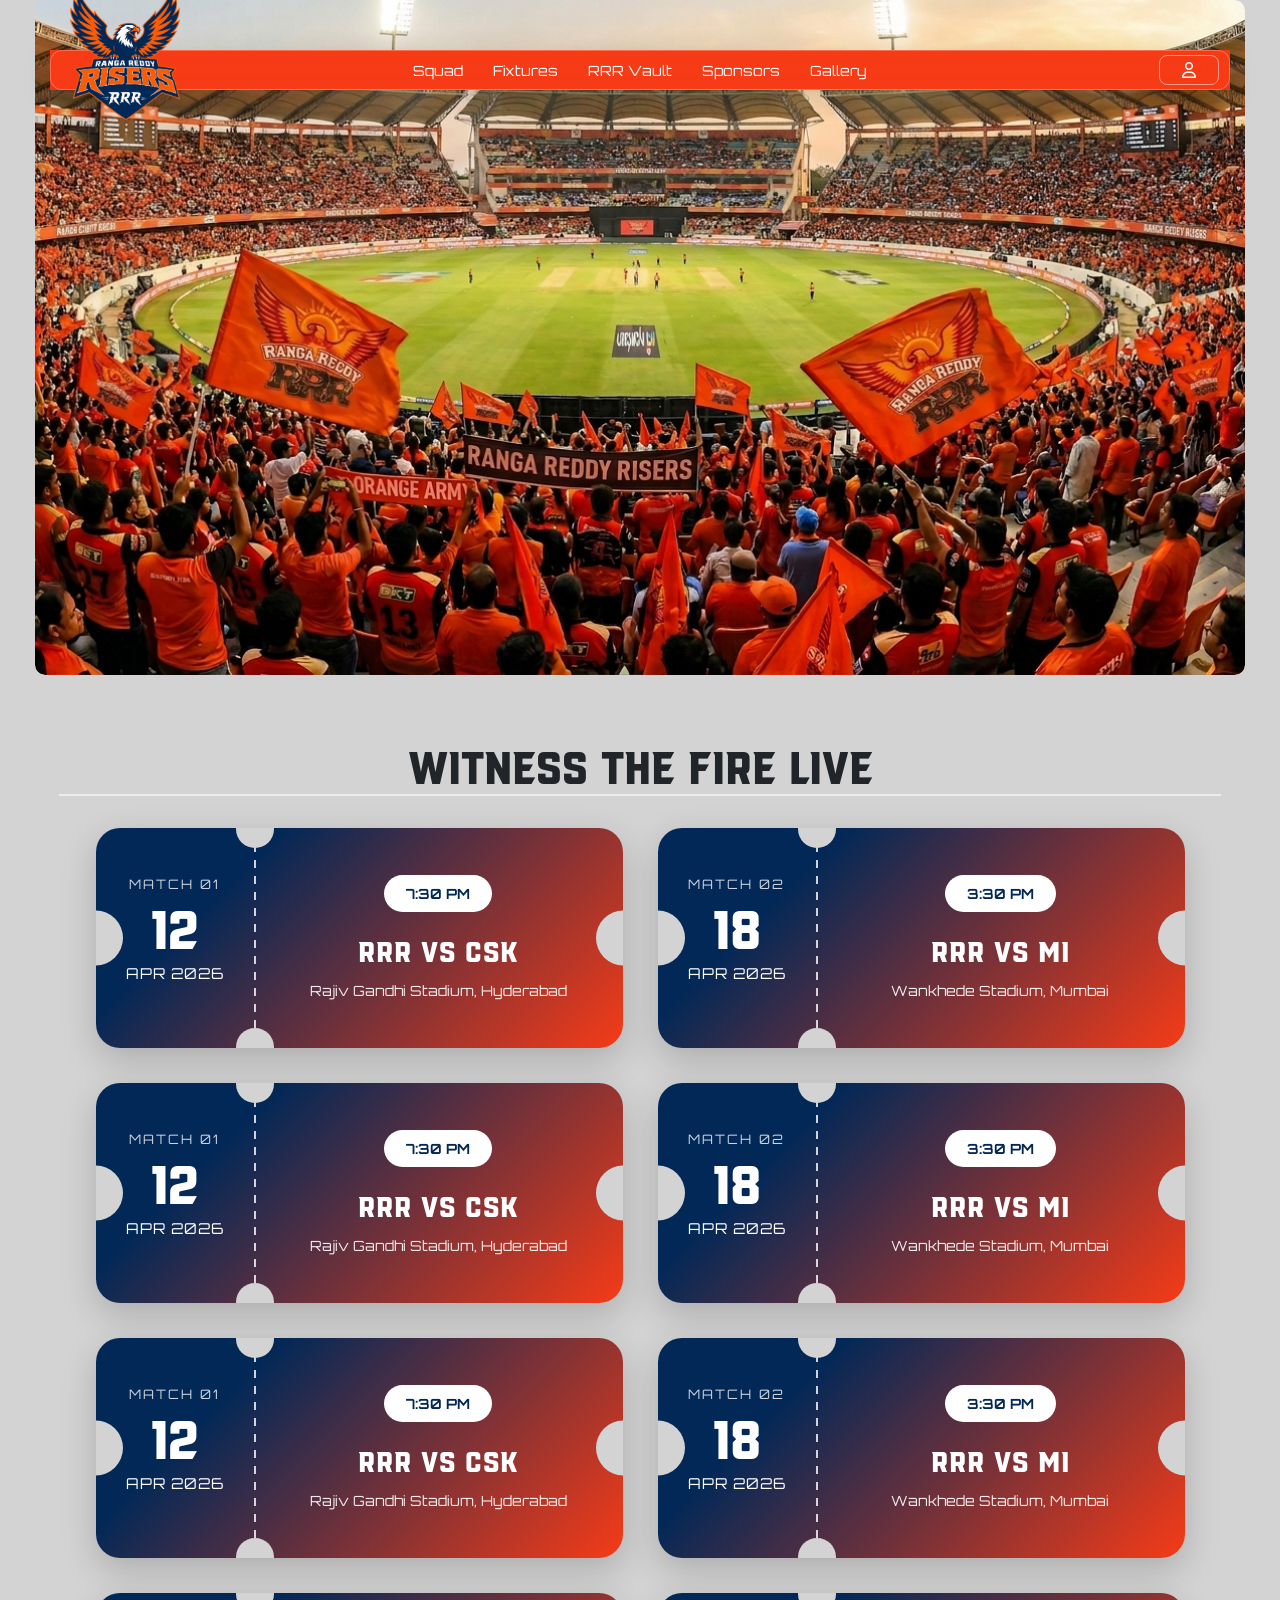
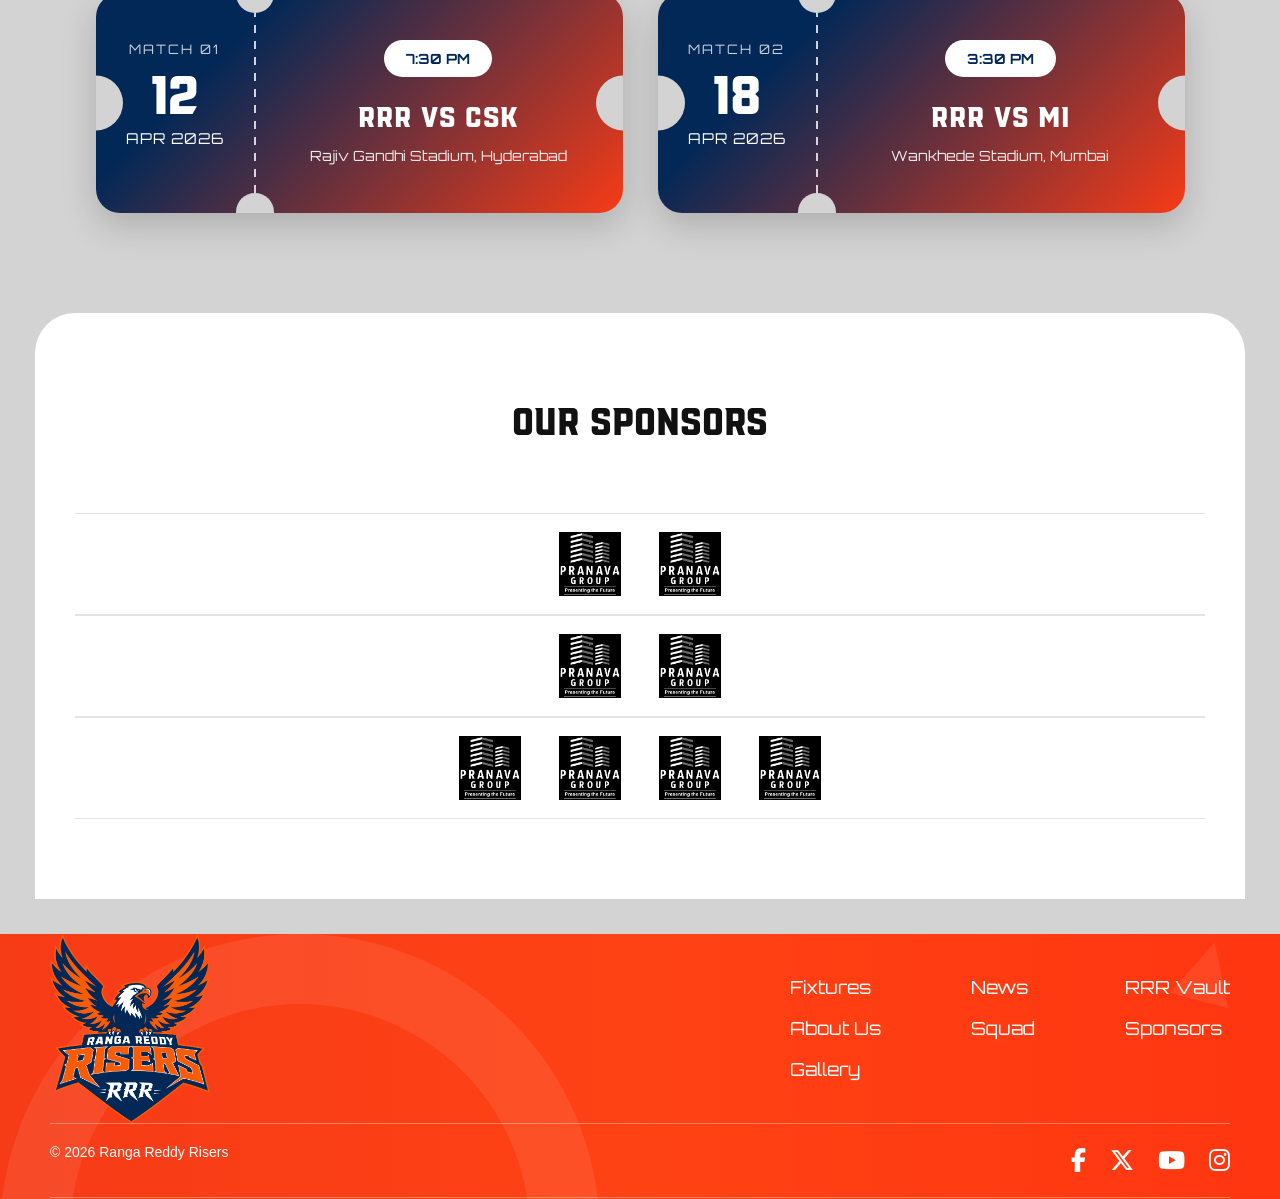
==== fixtures.html @ 0199140a "screens" ====
<!DOCTYPE html>
<html lang="en">

<head>
    <meta charset="UTF-8">
    <meta name="viewport" content="width=device-width,initial-scale=1.0">

    <title>RRR</title>

    <link rel="preconnect" href="https://fonts.googleapis.com">
    <link href="https://fonts.googleapis.com/css2?family=Orbitron:wght@400;600;800&display=swap" rel="stylesheet">
    <link href="https://cdn.jsdelivr.net/npm/bootstrap@5.3.8/dist/css/bootstrap.min.css" rel="stylesheet"
        crossorigin="anonymous">
    <script src="https://cdn.jsdelivr.net/npm/bootstrap@5.3.8/dist/js/bootstrap.bundle.min.js"
        crossorigin="anonymous"></script>

    <link rel="stylesheet" href="https://cdnjs.cloudflare.com/ajax/libs/font-awesome/6.5.2/css/all.min.css">
    <link rel="stylesheet" href="/styles.css">
    <link rel="shortcut icon" href="/assets/RRR_Color.png" type="image/x-icon">
    <style>
        body {
            background-color: #d3d3d3;
        }

        .header-wrap {
            background-color: #f63b17;
        }

    </style>
</head>

<body>
    <div class="header-wrap">

        <div class="logo">
            <img src="/assets/RRR_Color.png">
        </div>

        <header class="header">

            <nav class="menu">
                <a href="/index.html">Squad</a>
                <a href="/fixtures.html">Fixtures</a>
                <a href="/vault.html">RRR Vault</a>
                <a href="/sponsers.html">Sponsors</a>
                <a href="/gallery.html">Gallery</a>
            </nav>

            <div class="profile-box">
                <i class="fa-regular fa-user"></i>
            </div>

        </header>

    </div>

    <div class="fixtures">

        <!-- Banner Section -->
        <section class="banner">
            <img src="/assets/rrrbanner.png" alt="Banner">
        </section>

        <!-- Ticket Cards Section -->
        <section>
            <div class=" headings p-4">
                <h1 class="headings-01">WITNESS THE FIRE LIVE</h1>
            </div>
            <div class="tickets-section">

                <div class="ticket-card">

                    <div class="ticket-left">
                        <span class="match-no">MATCH 01</span>
                        <h2>12</h2>
                        <p>APR 2026</p>
                    </div>

                    <div class="divider-cut"></div>

                    <div class="ticket-right">

                        <div class="time-badge">
                            7:30 PM
                        </div>

                        <h3>RRR VS CSK</h3>

                        <span class="venue">
                            Rajiv Gandhi Stadium, Hyderabad
                        </span>

                    </div>

                </div>

                <div class="ticket-card">

                    <div class="ticket-left">
                        <span class="match-no">MATCH 02</span>
                        <h2>18</h2>
                        <p>APR 2026</p>
                    </div>

                    <div class="divider-cut"></div>

                    <div class="ticket-right">

                        <div class="time-badge">
                            3:30 PM
                        </div>

                        <h3>RRR VS MI</h3>

                        <span class="venue">
                            Wankhede Stadium, Mumbai
                        </span>

                    </div>

                </div>


                <div class="ticket-card">

                    <div class="ticket-left">
                        <span class="match-no">MATCH 01</span>
                        <h2>12</h2>
                        <p>APR 2026</p>
                    </div>

                    <div class="divider-cut"></div>

                    <div class="ticket-right">

                        <div class="time-badge">
                            7:30 PM
                        </div>

                        <h3>RRR VS CSK</h3>

                        <span class="venue">
                            Rajiv Gandhi Stadium, Hyderabad
                        </span>

                    </div>

                </div>

                <div class="ticket-card">

                    <div class="ticket-left">
                        <span class="match-no">MATCH 02</span>
                        <h2>18</h2>
                        <p>APR 2026</p>
                    </div>

                    <div class="divider-cut"></div>

                    <div class="ticket-right">

                        <div class="time-badge">
                            3:30 PM
                        </div>

                        <h3>RRR VS MI</h3>

                        <span class="venue">
                            Wankhede Stadium, Mumbai
                        </span>

                    </div>

                </div>


                <div class="ticket-card">

                    <div class="ticket-left">
                        <span class="match-no">MATCH 01</span>
                        <h2>12</h2>
                        <p>APR 2026</p>
                    </div>

                    <div class="divider-cut"></div>

                    <div class="ticket-right">

                        <div class="time-badge">
                            7:30 PM
                        </div>

                        <h3>RRR VS CSK</h3>

                        <span class="venue">
                            Rajiv Gandhi Stadium, Hyderabad
                        </span>

                    </div>

                </div>

                <div class="ticket-card">

                    <div class="ticket-left">
                        <span class="match-no">MATCH 02</span>
                        <h2>18</h2>
                        <p>APR 2026</p>
                    </div>

                    <div class="divider-cut"></div>

                    <div class="ticket-right">

                        <div class="time-badge">
                            3:30 PM
                        </div>

                        <h3>RRR VS MI</h3>

                        <span class="venue">
                            Wankhede Stadium, Mumbai
                        </span>

                    </div>

                </div>


                <div class="ticket-card">

                    <div class="ticket-left">
                        <span class="match-no">MATCH 01</span>
                        <h2>12</h2>
                        <p>APR 2026</p>
                    </div>

                    <div class="divider-cut"></div>

                    <div class="ticket-right">

                        <div class="time-badge">
                            7:30 PM
                        </div>

                        <h3>RRR VS CSK</h3>

                        <span class="venue">
                            Rajiv Gandhi Stadium, Hyderabad
                        </span>

                    </div>

                </div>

                <div class="ticket-card">

                    <div class="ticket-left">
                        <span class="match-no">MATCH 02</span>
                        <h2>18</h2>
                        <p>APR 2026</p>
                    </div>

                    <div class="divider-cut"></div>

                    <div class="ticket-right">

                        <div class="time-badge">
                            3:30 PM
                        </div>

                        <h3>RRR VS MI</h3>

                        <span class="venue">
                            Wankhede Stadium, Mumbai
                        </span>

                    </div>

                </div>

            </div>
        </section>
        <section class="sponsors-section">

            <h2 class="sponsor-title">OUR SPONSORS</h2>

            <!-- Row 1 (2 images) -->
            <div class="sponsor-row row-2">
                <img src="/assets/logo-pranava.png">
                <img src="/assets/logo-pranava.png">
            </div>

            <!-- Row 2 (2 images) -->
            <div class="sponsor-row row-2">
                <img src="/assets/logo-pranava.png">
                <img src="/assets/logo-pranava.png">
            </div>

            <!-- Row 3 (4 images) -->
            <div class="sponsor-row row-4">
                <img src="/assets/logo-pranava.png">
                <img src="/assets/logo-pranava.png">
                <img src="/assets/logo-pranava.png">
                <img src="/assets/logo-pranava.png">
            </div>
        </section>

    </div>
    <footer class="srh-footer">

        <!-- Background Shapes -->
        <div class="footer-shape left"></div>
        <div class="footer-shape right"></div>

        <div class="footer-top">

            <div class="footer-logo">
                <img src="/assets/RRR_Color.png" alt="">
            </div>

            <div class="footer-links">

                <div class="footer-col">
                    <a href="#">Fixtures</a>
                    <a href="#">About Us</a>
                    <a href="#">Gallery</a>
                </div>

                <div class="footer-col">
                    <a href="#">News</a>
                    <a href="#">Squad</a>
                    
                </div>

                <div class="footer-col">
                    <a href="#">RRR Vault</a>
                    <a href="#">Sponsors</a>
                </div>

            </div>

        </div>

        <div class="footer-bottom">

            <p>© 2026 Ranga Reddy Risers</p>

            <div class="socials">

                <a href="#"><i class="fa-brands fa-facebook-f"></i></a>

                <a href="#"><i class="fa-brands fa-x-twitter"></i></a>

                <a href="#"><i class="fa-brands fa-youtube"></i></a>

                <a href="#"><i class="fa-brands fa-instagram"></i></a>

            </div>

        </div>

    </footer>

</body>

</html>
---- styles.css ----
* {
  margin: 0;
  padding: 0;
  box-sizing: border-box;
}

body {
  font-family: "Orbitron", sans-serif;
  background: #f63b17;
  overflow-x: hidden;
}

/* CUSTOM FONTS */

@font-face {
  font-family: "Bronco";
  src: url("./fonts/BroncoPersonalUse.ttf");
}

@font-face {
  font-family: "Redzone";
  src: url("./fonts/VTFRedzone-Classic.ttf");
}

/* MAIN */

.main {
  min-height: 100vh;
  padding: 25px 40px 80px;
  position: relative;
  overflow: hidden;
  isolation: isolate;
}

/* LIGHT IMAGES */

.bg-light {
  position: absolute;
  width: 420px;
  pointer-events: none;
  z-index: 0;
  opacity: 0.2;
}

/* TOP LEFT */

.left-light {
  top: 2%;
  left: -5%;
  transform: rotate(320deg);
  /* animation: floatLeft 6s ease-in-out infinite; */
}

/* TOP RIGHT */

.right-light {
  top: 2%;
  right: -5%;
  transform: rotate(42deg);
  /* animation: floatRight 6s ease-in-out infinite; */
}

/* keep content above lights */

.heading,
.players {
  position: relative;
  z-index: 2;
}

@keyframes floatLeft {
  0%,
  100% {
    transform: rotate(-15deg) translateY(0);
  }

  50% {
    transform: rotate(-15deg) translateY(20px);
  }
}

@keyframes floatRight {
  0%,
  100% {
    transform: rotate(15deg) translateY(0);
  }

  50% {
    transform: rotate(15deg) translateY(20px);
  }
}

/* responsive */

@media (max-width: 768px) {
  .bg-light {
    width: 220px;
    opacity: 0.7;
  }

  .left-light {
    left: -80px;
    top: -50px;
  }

  .right-light {
    right: -80px;
    top: -50px;
  }
}

.header-wrap {
  margin: 25px 50px;
  position: sticky;
  top: 50px;
  z-index: 9999;
}

.header {
  height: 40px;
  border: 1px solid rgba(255, 255, 255, 0.25);
  border-radius: 12px;
  position: relative;

  /* sticky glass effect */
  background: rgba(246, 59, 23, 0.78);
  backdrop-filter: blur(14px);
  -webkit-backdrop-filter: blur(14px);

  box-shadow: 0 8px 30px rgba(0, 0, 0, 0.15);

  transition: 0.3s ease;
}

.logo {
  position: absolute;
  left: 20px;
  top: -60px;
  z-index: 50;
}

.logo img {
  width: 110px;
}

.menu {
  position: absolute;
  left: 50%;
  top: 50%;
  transform: translate(-50%, -50%);
  display: flex;
  gap: 30px;
}

.menu a {
  color: white;
  text-decoration: none;
  font-size: 14px;
}

.profile-box {
  position: absolute;
  right: 10px;
  top: 50%;
  transform: translateY(-50%);
  width: 60px;
  height: 30px;
  border: 1px solid rgba(255, 255, 255, 0.5);
  border-radius: 8px;
  display: flex;
  align-items: center;
  justify-content: center;
  color: white;
}

/* TITLE */

.heading {
  margin-top: 20px;
  text-align: center;
  color: white;
}

.heading h1 {
  font-family: "Redzone";
  font-size: 34px;
  margin-bottom: 20px;
}

.line {
  height: 1px;
  width: 60%;
  background: rgba(255, 255, 255, 0.4);
  margin: auto;
}

.heading h2 {
  margin: 12px 0;
}

/* PLAYERS */

.players {
  margin-top: 15px;

  display: grid;

  grid-template-columns: repeat(3, 1fr);

  gap: 20px;

  max-width: 1100px;

  margin-left: auto;
  margin-right: auto;
}

.player {
  position: relative;

  padding: 0 20px 40px;

  overflow: hidden;

  border-right: 1px solid rgba(255, 255, 255, 0.2);

  text-align: center;
}

.player:last-child {
  border: none;
}

.number {
  font-family: "Bronco";

  font-size: 120px;

  color: white;

  line-height: 1;
}

.main-player {
  width: 100%;

  max-width: 250px;

  margin-top: -90px;

  position: relative;

  z-index: 3;

  transition: 0.45s ease;
}

.player:hover .main-player {
  transform: translateY(-18px);
}

/* HOVER CARD */

.hover-data {
  position: absolute;

  left: 20px;

  right: 20px;

  bottom: 0px;

  background: rgba(2, 40, 87, 0.92);

  border: 1px solid rgba(255, 255, 255, 0.15);

  border-radius: 18px;

  padding: 25px;

  opacity: 0;

  transform: translateY(120px);

  transition: 0.55s ease;

  z-index: 5;

  backdrop-filter: blur(12px);

  min-height: 100%;
}

.player:hover .hover-data {
  opacity: 1;

  transform: translateY(0);
}

/* STATS */

.stats {
  margin-bottom: 15px;
  text-align: left;
}

.stats span {
  font-size: 12px;

  color: #ffbf80;
}

.stats h4 {
  font-size: 22px;

  color: white;

  margin-top: 4px;
}

/* CORNER IMAGE */

.corner-player {
  position: absolute;

  right: -25px;

  bottom: -120px;

  width: 240px;

  opacity: 0;

  transform: translateY(100px);

  transition: 0.6s ease;
}

.player:hover .corner-player {
  opacity: 1;

  bottom: -15px;

  transform: translateY(0);
}

/* INFO */

.info {
  border-top: 2px solid rgba(255, 180, 0, 0.7);
  border-bottom: 2px solid rgba(255, 180, 0, 0.7);

  padding-top: 18px;

  display: flex;

  justify-content: space-between;

  align-items: flex-start;

  text-align: left;
}

.info small {
  display: block;

  font-size: 10px;

  color: white;

  margin-bottom: 6px;
}

.info h3 {
  color: white;

  font-size: 22px;

  text-align: right;
}

/* RESPONSIVE */

@media (max-width: 1000px) {
  .players {
    grid-template-columns: 1fr;
  }

  .player {
    border-right: none;

    border-bottom: 1px solid rgba(255, 255, 255, 0.2);

    padding-bottom: 70px;
  }
}

@media (max-width: 768px) {
  .main {
    padding: 20px;
  }

  .logo {
    left: 50%;

    transform: translateX(-50%);
  }

  .header {
    height: auto;

    padding: 15px;
  }

  .menu {
    position: static;

    transform: none;

    justify-content: center;

    flex-wrap: wrap;

    margin-top: 30px;
  }

  .profile-box {
    display: none;
  }

  .heading {
    margin-top: 90px;
  }

  .number {
    font-size: 85px;
  }

  .hover-data {
    bottom: 110px;

    padding: 20px;

    min-height: 170px;
  }

  .corner-player {
    width: 90px;
  }

  .info {
    flex-direction: column;
    gap: 10px;
  }

  .info h3 {
    text-align: left;
  }
}

/* =========================
   SPONSORS SECTION
========================= */

.sponsors-section {
  background: #fff;

  margin-top: 100px;

  border-radius: 40px 40px 0 0;

  padding: 80px 40px;
}

.sponsor-title {
  text-align: center;

  font-family: "Redzone";

  color: #111;

  font-size: 42px;

  margin-bottom: 70px;
}

.sponsor-row {
  display: grid;
  gap: 0px;
  align-items: center;
  justify-content: center;
  margin-bottom: 0px;
  border-bottom: 1px solid #e3e3e3;
  border-top: 1px solid #e3e3e3;
}

.row-2 {
  grid-template-columns: repeat(2, 100px);
}

.row-4 {
  grid-template-columns: repeat(4, 100px);
}

.sponsor-row img {
  width: 100%;

  height: 100px;

  object-fit: contain;

  background: #fff;

  padding: 18px;

  border-radius: 18px;

  transition: 0.35s ease;

  filter: grayscale(100%);
}

.sponsor-row img:hover {
  transform: translateY(-8px);

  filter: grayscale(0);
}

/* MOBILE */

@media (max-width: 768px) {
  .sponsors-section {
    padding: 60px 20px;

    margin-top: 60px;
  }

  .sponsor-title {
    font-size: 28px;

    margin-bottom: 40px;
  }

  .row-2,
  .row-3,
  .row-4 {
    grid-template-columns: repeat(2, 1fr);
  }

  .sponsor-row {
    gap: 18px;

    margin-bottom: 25px;
  }

  .sponsor-row img {
    height: 80px;

    padding: 12px;
  }
}

/* ==========================
   FOOTER
========================== */

.srh-footer {
  position: relative;
  background: linear-gradient(90deg, #f63b17, #ff4214, #ff3610);
  overflow: hidden;
  padding: 0 50px 1px;
  color: white;
}

/* BG graphics */

.footer-shape {
  position: absolute;

  opacity: 0.08;

  pointer-events: none;
}

.footer-shape.left {
  width: 600px;

  height: 600px;

  border: 70px solid rgba(255, 255, 255, 1);

  border-radius: 50%;

  left: 0px;

  top: 0px;
}

.footer-shape.right {
  width: 500px;

  height: 500px;

  border: 60px solid rgba(255, 255, 255, 1);

  clip-path: polygon(50% 0%, 100% 100%, 0% 100%);

  right: -120px;

  top: 0px;

  transform: rotate(15deg);
}

.footer-top {
  position: relative;

  z-index: 2;

  display: flex;

  justify-content: space-between;

  align-items: center;

  padding-bottom: 0px;
}

.footer-logo img {
  width: 160px;
}

.footer-links {
  display: flex;

  gap: 90px;
}

.footer-col {
  display: flex;

  flex-direction: column;

  gap: 14px;
}

.footer-col a {
  color: white;

  text-decoration: none;

  font-size: 18px;

  transition: 0.3s;
}

.footer-col a:hover {
  transform: translateX(8px);

  opacity: 0.8;
}

.footer-bottom {
  position: relative;

  z-index: 2;

  border-top: 1px solid rgba(255, 255, 255, 0.35);

  border-bottom: 1px solid rgba(255, 255, 255, 0.35);

  padding: 18px 0;

  display: flex;

  justify-content: space-between;

  align-items: center;
}

.footer-bottom p {
  font-size: 14px;

  font-family: sans-serif;
}

.socials {
  display: flex;

  gap: 24px;
}

.socials a {
  color: white;

  font-size: 24px;

  transition: 0.3s;
}

.socials a:hover {
  transform: translateY(-6px);
}

/* RESPONSIVE */

@media (max-width: 900px) {
  .footer-top {
    flex-direction: column;

    gap: 50px;
  }

  .footer-links {
    gap: 40px;

    flex-wrap: wrap;
  }
}

@media (max-width: 768px) {
  .srh-footer {
    padding: 50px 25px 20px;
  }

  .footer-logo img {
    width: 120px;
  }

  .footer-links {
    display: grid;

    grid-template-columns: repeat(2, 1fr);

    gap: 25px;
  }

  .footer-col a {
    font-size: 15px;
  }

  .footer-bottom {
    flex-direction: column;

    gap: 18px;
  }

  .socials a {
    font-size: 20px;
  }
}















/* fixtures */
.banner {
  width: 100%;
  margin-top: 0;
  border-radius: 10px;
  overflow: hidden;
}

.banner img {
  width: 100%;
  height: 75vh;
  object-fit: cover;
  display: block;
  border-radius: 10px;
}

.fixtures {
  padding-top: 0;
  margin: -90px 35px 35px 35px;
}

.headings {
  text-align: center;
  margin-top: 35px;
}

.headings-01 {
  font-family: "Redzone";
  font-size: 50px;
  border-bottom: 2px solid #ededed;
}

.headings-02 {
  font-family: "Bronco";
  font-size: 25px;
}
/* TICKETS */

.tickets-section {
  width: 90%;
  margin: auto;

  display: grid;
  grid-template-columns: repeat(2, 1fr);

  gap: 35px;
}

/* CARD */

.ticket-card {
  position: relative;

  display: flex;

  height: 220px;

  border-radius: 24px;

  overflow: hidden;

  background: linear-gradient(135deg, #022857 0%, #022857 25%, #f63b17 100%);

  box-shadow: 0 12px 35px rgba(0, 0, 0, 0.18);
}

/* SIDE CUTS */

.ticket-card::before,
.ticket-card::after {
  content: "";

  position: absolute;

  width: 55px;
  height: 55px;

  border-radius: 50%;

  background: #d3d3d3;

  top: 50%;

  transform: translateY(-50%);

  z-index: 5;
}

.ticket-card::before {
  left: -28px;
}

.ticket-card::after {
  right: -28px;
}

/* LEFT SIDE */

.ticket-left {
  width: 30%;

  display: flex;

  flex-direction: column;

  justify-content: center;
  align-items: center;

  color: white;

  position: relative;

  padding: 20px;

  z-index: 2;
}

.match-no {
  font-size: 13px;

  letter-spacing: 2px;

  opacity: 0.8;
}

.ticket-left h2 {
  font-size: 60px;

  margin: 0;

  line-height: 1;

  font-family: "Redzone";
}

.ticket-left p {
  margin-top: 8px;

  font-size: 15px;

  letter-spacing: 1px;
}

/* CENTER CUT + DASH */

.divider-cut {
  position: absolute;

  left: 30%;

  top: 0;

  width: 2px;

  height: 100%;

  background: repeating-linear-gradient(
    to bottom,
    rgba(255, 255, 255, 0.8) 0px,
    rgba(255, 255, 255, 0.8) 8px,
    transparent 8px,
    transparent 16px
  );

  z-index: 2;
}

.divider-cut::before,
.divider-cut::after {
  content: "";

  position: absolute;

  width: 38px;
  height: 38px;

  background: #d3d3d3;

  border-radius: 50%;

  left: 50%;

  transform: translateX(-50%);
}

.divider-cut::before {
  top: -18px;
}

.divider-cut::after {
  bottom: -18px;
}

/* RIGHT SIDE */

.ticket-right {
  width: 70%;

  display: flex;

  flex-direction: column;

  justify-content: center;

  align-items: center;

  text-align: center;

  color: white;

  padding: 20px;
}

.time-badge {
  background: white;

  color: #022857;

  font-weight: 700;

  padding: 8px 22px;

  border-radius: 40px;

  margin-bottom: 18px;

  font-size: 14px;
}

.ticket-right h3 {
  margin: 0;

  font-size: 32px;

  font-family: "Redzone";

  letter-spacing: 1px;
}

.venue {
  margin-top: 12px;

  opacity: 0.9;

  font-size: 14px;

  max-width: 260px;
}

/* RESPONSIVE */

@media (max-width: 900px) {
  .tickets-section {
    grid-template-columns: 1fr;
  }

  .ticket-card {
    height: 200px;
  }

  .ticket-left h2 {
    font-size: 42px;
  }

  .ticket-right h3 {
    font-size: 24px;
  }
}

@media (max-width: 550px) {
  .ticket-card {
    height: 180px;
  }

  .time-badge {
    padding: 6px 16px;
  }

  .ticket-right h3 {
    font-size: 20px;
  }

  .venue {
    font-size: 12px;
  }
}
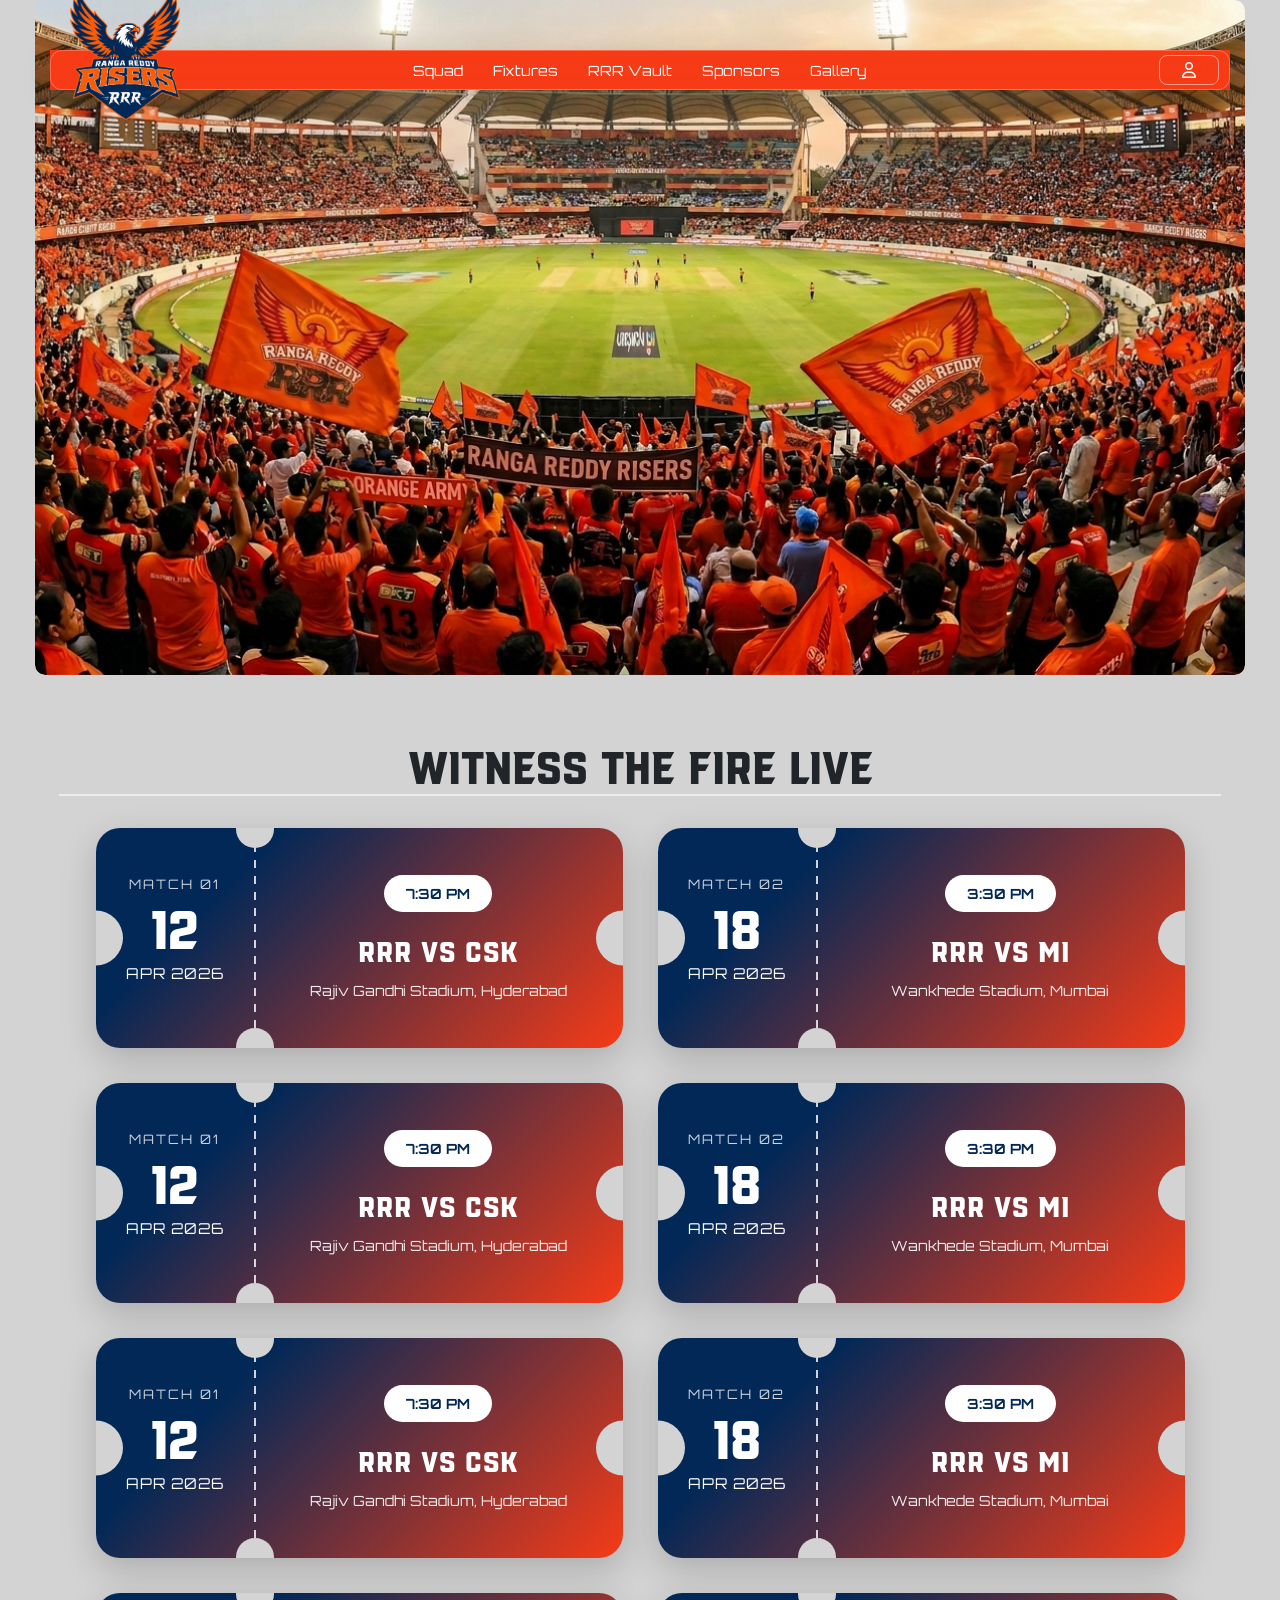
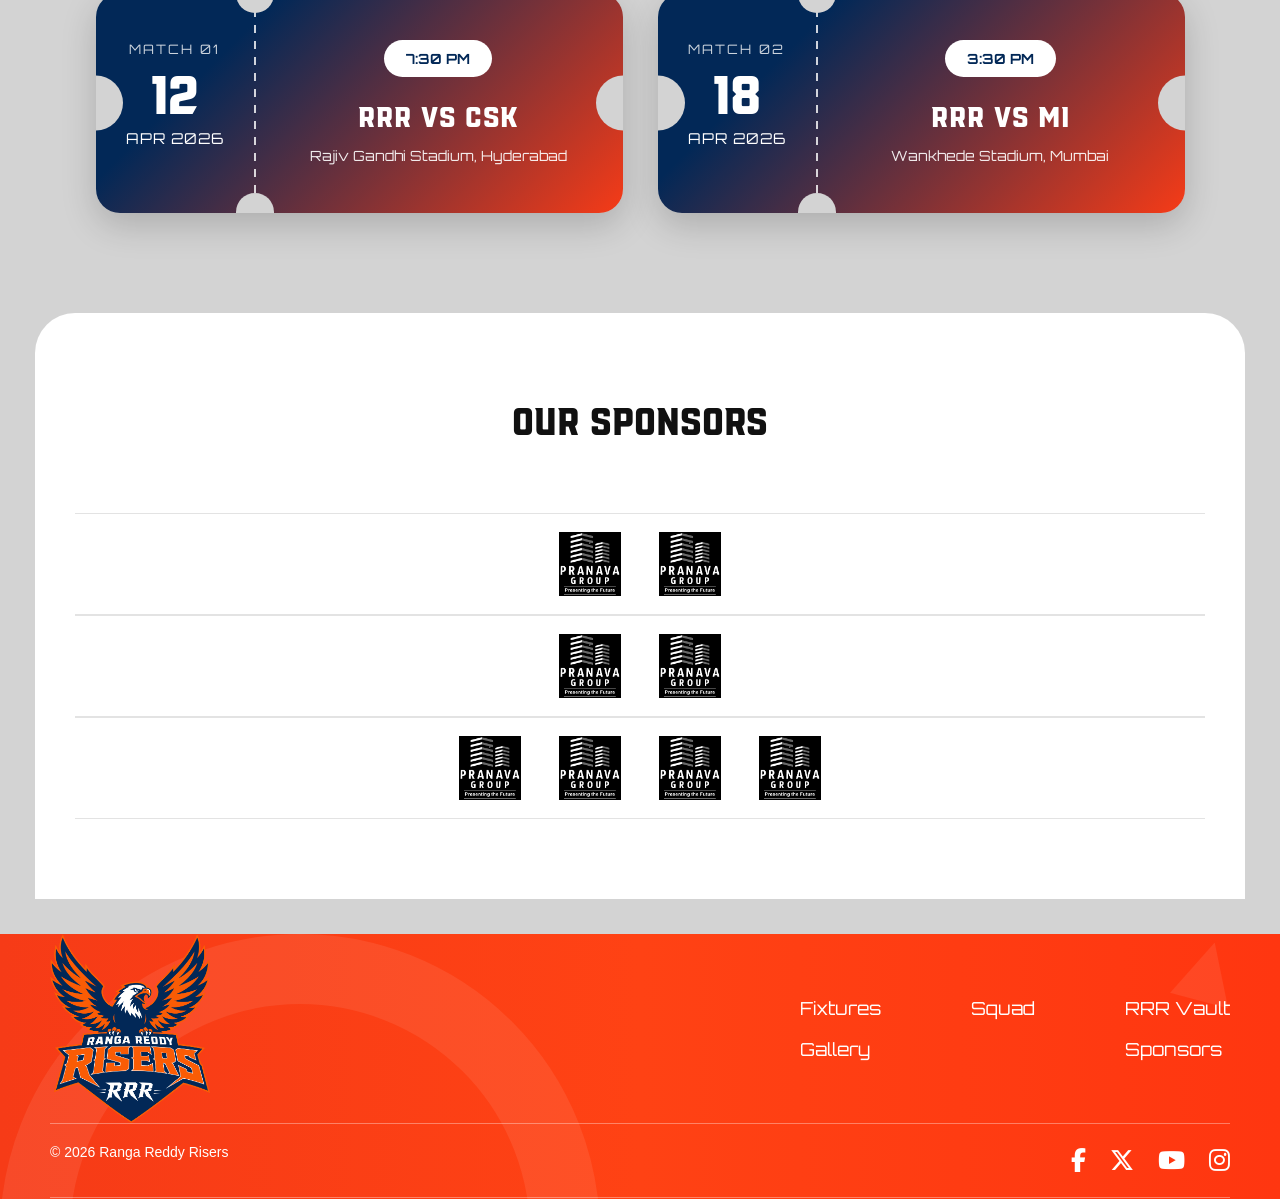
==== commit fcc68ea0: "footer changes" ====
--- a/fixtures.html
+++ b/fixtures.html
@@ -25,7 +25,6 @@
         .header-wrap {
             background-color: #f63b17;
         }
-
     </style>
 </head>
 
@@ -322,20 +321,20 @@
             <div class="footer-links">
 
                 <div class="footer-col">
-                    <a href="#">Fixtures</a>
-                    <a href="#">About Us</a>
-                    <a href="#">Gallery</a>
+                    <a href="/fixtures.html">Fixtures</a>
+                    
+                    <a href="/gallery.html">Gallery</a>
                 </div>
 
                 <div class="footer-col">
-                    <a href="#">News</a>
-                    <a href="#">Squad</a>
-                    
+
+                    <a href="/index.html">Squad</a>
+
                 </div>
 
                 <div class="footer-col">
-                    <a href="#">RRR Vault</a>
-                    <a href="#">Sponsors</a>
+                    <a href="/vault.html">RRR Vault</a>
+                    <a href="sponsers.html">Sponsors</a>
                 </div>
 
             </div>
